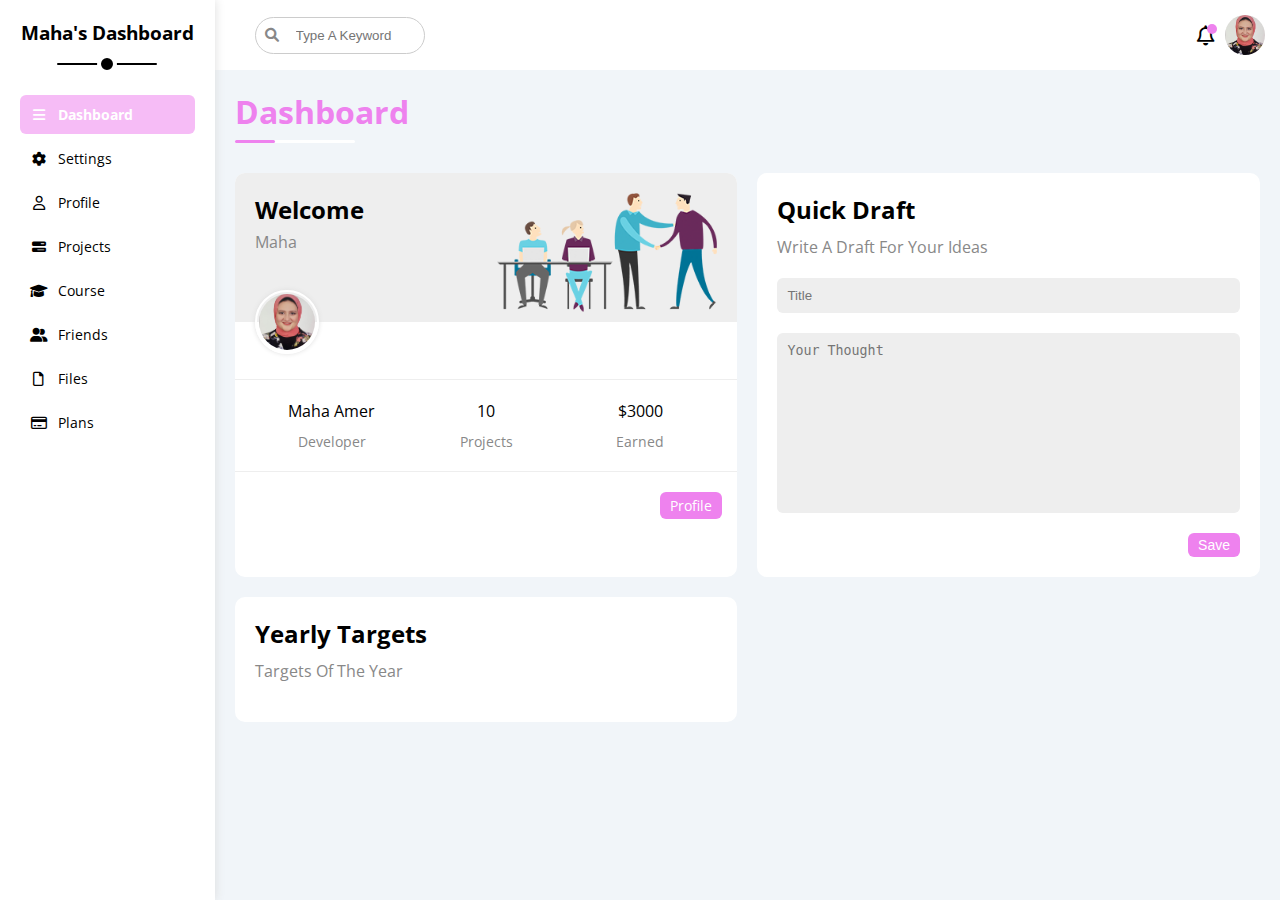
==== index.html @ 76a2682c "Dashboard" ====
<!DOCTYPE html>
<html lang="en">
	<head>
		<meta charset="UTF-8" />
		<meta name="viewport" content="width=device-width, initial-scale=1.0" />
		<title>Dashboard</title>

		<link rel="preconnect" href="https://fonts.googleapis.com" />
		<link rel="preconnect" href="https://fonts.gstatic.com" crossorigin />
		<link
			href="https://fonts.googleapis.com/css2?family=Open+Sans:wght@300;500&#038;display=swap"
			rel="stylesheet"
		/>
		<link
			rel="stylesheet"
			href="https://cdnjs.cloudflare.com/ajax/libs/font-awesome/6.0.0-beta3/css/all.min.css"
		/>
		<link rel="stylesheet" href="css/sidebar.css" />
		<link rel="stylesheet" href="css/content.css" />
		<link rel="stylesheet" href="css/dashboard.css" />
		<link rel="stylesheet" href="css/master.css" />
		<link rel="stylesheet" href="css/framework.css" />
	</head>
	<body>
		<div class="page d-flex">
			<div class="sidebar ps-5 ps-5 p-20 bg-w p-relative">
				<h3 class="txt-c mt-0 p-relative">Maha's Dashboard</h3>
				<ul>
					<li>
						<a
							class="active d-flex align-center fs-14 p-10 rad-6 c-black"
							href="index.html"
						>
							<i class="fa-solid fa-bars fa-fw"></i><span>Dashboard</span>
						</a>
					</li>
					<li>
						<a
							href="settings.html"
							class="d-flex align-center fs-14 p-10 rad-6 c-black"
							><i class="fa-solid fa-gear fa-fw"></i><span>Settings</span></a
						>
					</li>
					<li>
						<a
							href="profile.html"
							class="d-flex align-center fs-14 p-10 rad-6 c-black"
							><i class="fa-regular fa-user fa-fw"></i><span>Profile</span></a
						>
					</li>
					<li>
						<a
							href="projects.html"
							class="d-flex align-center fs-14 p-10 rad-6 c-black"
							><i class="fa-solid fa-bars-progress fa-fw"></i
							><span>Projects</span></a
						>
					</li>
					<li>
						<a
							href="course.html"
							class="d-flex align-center fs-14 p-10 rad-6 c-black"
							><i class="fa-solid fa-graduation-cap fa-fw"></i
							><span>Course</span></a
						>
					</li>
					<li>
						<a
							href="friends.html"
							class="d-flex align-center fs-14 p-10 rad-6 c-black"
							><i class="fa-solid fa-user-group fa-fw"></i
							><span>Friends</span></a
						>
					</li>
					<li>
						<a
							href="files.html"
							class="d-flex align-center fs-14 p-10 rad-6 c-black"
							><i class="fa-regular fa-file fa-fw"></i><span>Files</span></a
						>
					</li>
					<li>
						<a
							href="plans.html"
							class="d-flex align-center fs-14 p-10 rad-6 c-black"
							><i class="fa-regular fa-credit-card fa-fw"></i
							><span>Plans</span></a
						>
					</li>
					<li></li>
					<li></li>
				</ul>
			</div>
			<div class="content w-full">
				<div class="head flex-between p-15 bg-w">
					<div class="search p-relative">
						<input
							class="p-10 bdr-grey rad-20"
							type="text"
							placeholder="Type A Keyword"
						/>
					</div>
					<div class="icons d-flex align-center">
						<span class="notification p-relative"
							><i class="fa-regular fa-bell fa-lg"></i
						></span>
						<img src="imgs/avatar.png" alt="" />
					</div>
				</div>
				<h1 class="p-relative">Dashboard</h1>
				<div class="wrapper d-grid gap-20">
					<div class="welcome bg-w txt-c-mobile rad-10 block-mobile">
						<div class="intro p-20 d-flex space-between bg-eee">
							<div>
								<h2 class="m-0">Welcome</h2>
								<p class="c-grey mt-5">Maha</p>
							</div>
							<img src="imgs/welcome.png" alt="" class="hide-mobile" />
						</div>
						<img src="imgs/avatar.png" alt="" class="avatar" />
						<div class="body txt-c d-flex p-20 mt-20 mb-20 block-mobile">
							<div>
								Maha Amer<span class="d-block c-grey fs-14 mt-10"
									>Developer</span
								>
							</div>
							<div>
								10<span class="d-block c-grey fs-14 mt-10">Projects</span>
							</div>
							<div>
								$3000<span class="d-block c-grey fs-14 mt-10">Earned</span>
							</div>
						</div>
						<a
							href="profile.html"
							class="visit d-block fs-14 bg-violet c-white w-fit btn-shape"
							>Profile</a
						>
					</div>
					<div class="quick-draft bg-w p-20 txt-c-mobile rad-10 block-mobile">
						<h2 class="mb-10">Quick Draft</h2>
						<p class="mb-20 c-grey fs-15">Write A Draft For Your Ideas</p>
						<form action="">
							<input
								type="text"
								class="d-block mb-20 w-full p-10 b-none bg-eee rad-6"
								id=""
								placeholder="Title"
							/>
							<textarea
								class="d-block mb-20 w-full p-10 b-none bg-eee rad-6"
								name=""
								id=""
								placeholder="Your Thought"
							></textarea>
							<input
								class="save d-block fs-14 bg-violet b-none w-fit c-white btn-shape"
								type="submit"
								value="Save"
							/>
						</form>
					</div>
					<div class="targets p-20 bg-w rad-10">
						<h2 class="mb-10">Yearly Targets</h2>
						<p class="mb-20 c-grey fs-15">Targets Of The Year</p>

						<div class="targets-row"></div>
					</div>
				</div>
			</div>
		</div>
	</body>
</html>
---- css/sidebar.css ----
.sidebar {
    width: 250px;
    box-shadow: 0 0 10px #ddd;
}

.sidebar>h3 {
    margin-bottom: 50px;
}

@media(min-width:767px) {
    .sidebar>h3::before, .sidebar>h3::after {
        content: "";
        position: absolute;
        background-color: black;
        transform: translateX(-50%);
        left: 50%;
    }

    .sidebar>h3::before {
        height: 2px;
        width: 100px;
        border-radius: 10px;
        bottom: -20px;

    }

    .sidebar>h3::after {
        height: 12px;
        width: 12px;
        border-radius: 50%;
        border: 4px solid white;
        bottom: -29px;

    }
}



.sidebar ul li a {
    transition: .3s;
    margin-bottom: 5px;
}

.sidebar ul li a:hover,
.sidebar ul li a.active {
    background-color: rgba(238, 130, 238, 0.533);
    font-weight: 700;
    color: white;
}


.sidebar ul li a span {
    font-size: 14px;
    margin-left: 10px;
}

@media(max-width:767px) {
    .sidebar {
        width: 58px;

    }

    .sidebar>h3 {
        font-size: 9px;

    }

    .sidebar ul li a {
        justify-content: center;
    }

    .sidebar ul li a span {
        display: none;
    }
}
---- css/content.css ----
.content {
    overflow: hidden;
}

.head .search::before {
    font-family: 'Font Awesome 6 Free';
    content: "\f002";
    font-weight: 600;
    position: absolute;
    left: 35px;
    font-size: 14px;
    transform: translateY(-50%);
    top: 50%;
    color: var(--grey-color);
}

.head .search input {
    margin-left: 25px;
    padding-left: 40px;
    width: 170px;
    transition: width 0.3s;
}

.head .search input:focus {
    width: 200px;
}

.head .search input:focus::placeholder {
    opacity: 0;
}

.head .icons .notification::before {
    content: "";
    position: absolute;
    width: 10px;
    height: 10px;
    background-color: violet;
    border-radius: 50%;
    left: 10px
}

.head .icons img {
    width: 40px;
    height: 40px;
    margin-left: 10px;
    border-radius: 50%;
}

.page h1 {
    margin: 20px 20px 40px;
    color: violet;
}

.page h1::before, .page h1::after {
    content: "";
    height: 3px;
    position: absolute;
    bottom: -10px;
    left: 0;
}

.page h1::before {
    background-color: white;
    width: 120px;
    border-radius: 10px;
}

.page h1::after {
    background-color: violet;
    width: 40px;
    border-radius: 10px;
}
---- css/dashboard.css ----
.welcome {
    overflow: hidden;
}

.welcome .intro img {
    width: 220px;
    margin-bottom: -10px;
}

.welcome .avatar {
    width: 64px;
    height: 64px;
    border-radius: 50%;
    border: 2px solid white;
    padding: 2px;
    margin-left: 20px;
    margin-top: -32px;
    box-shadow: 0 0 5px #ddd;
}

.welcome .body {
    border-top: 1px solid #eee;
    border-bottom: 1px solid #eee;
}

.welcome .body>div {
    flex: 1;
}

.welcome .visit {
    margin: 0 15px 15px auto;
    transition: .03s;
}

.welcome .visit:hover {
    background-color: rgba(204, 119, 204, 0.702);
}

@media(max-width:767px) {
    .welcome .intro {
        padding-bottom: 30px;

    }

    .welcome .avatar {
        margin-left: 0;
    }

    .welcome .body>div:not(:last-child) {
        margin-bottom: 20px;
    }
}

.quick-draft textarea {
    resize: none;
    min-height: 180px;
}

.quick-draft .save {
    margin-left: auto;
    transition: .3s;
    cursor: pointer;
}

.quick-draft .save:hover {
    background-color: rgba(204, 119, 204, 0.702);
}
---- css/master.css ----
:root {
    --blue-color: #0075ff;
    --blue-alt-color: #0d69d5;
    --orange-color: #f59e0b;
    --green-color: #22c55e;
    --red-color: #f44336;
    --grey-color: #888;
}

* {
    box-sizing: border-box;
}

*:focus {
    outline: none;
}

body {
    margin: 0;
    font-family: 'Open Sans', 'sans-serif';

}

h1, h2, h3 {
    margin: 0;
}

p {
    margin: 0;
}

a {
    text-decoration: none;
}

ul {
    list-style: none;
    padding: 0;
}

::-webkit-scrollbar {
    width: 15px;
}

::-webkit-scrollbar-track {
    background-color: white;
}

::-webkit-scrollbar-thumb {
    background-color: rgb(204, 119, 204);
}

::-webkit-scrollbar-thumb:hover {
    background-color: rgba(204, 119, 204, 0.702);
}

.page {
    min-height: 100vh;
    background-color: #f1f5f9;
}

.wrapper {
    grid-template-columns: repeat(auto-fill, minmax(450px, 1fr));
    margin-left: 20px;
    margin-right: 20px;
}

@media(max-width:767px) {
    .wrapper {
        grid-template-columns: minmax(200px, 1fr);
        margin-left: 10px;
        margin-right: 10px;
    }
}
---- css/framework.css ----
.d-flex {
    display: flex;
}

.align-center {
    align-items: center;
}

.space-between {
    justify-content: space-between;
}

.d-grid {
    display: grid;
}

.d-block {
    display: block;
}

.gap-20 {
    gap: 20px;
}

.m-20 {
    margin: 20px;
}

.mt-0 {
    margin-top: 0;
}

.mt-5 {
    margin-top: 5px;
}

.mt-10 {
    margin-top: 10px;
}

.mt-20 {
    margin-top: 20px;
}

.mb-10 {
    margin-bottom: 10px;
}

.mb-20 {
    margin-bottom: 20px;
}

.p-10 {
    padding: 10px;
}

.p-15 {
    padding: 15px;
}

.p-20 {
    padding: 20px;
}

.bg-w {
    background-color: white;
}

.bg-eee {
    background-color: #eee;
}

.bg-violet {
    background-color: violet;
}

.c-black {
    color: black;
}

.c-grey {
    color: var(--grey-color);
}

.c-white {
    color: white;
}

.bdr-grey {
    border: 1px solid #ccc;
}

.b-none {
    border: none;
}

.p-relative {
    position: relative;
}

.w-full {
    width: 100%;
}

.w-fit {
    width: fit-content;
}

.txt-c {
    text-align: center;
}

.fs-14 {
    font-size: 14px;
}


.rad-6 {
    border-radius: 6px;
}

.rad-10 {
    border-radius: 10px;
}

.rad-20 {
    border-radius: 20px;
}

.flex-between {
    display: flex;
    justify-content: space-between;
    align-items: center;
}

.btn-shape {
    padding: 4px 10px;
    border-radius: 6px;
}

@media(max-width:767px) {
    .ps-5 {
        padding: 5px;
    }

    .txt-c-mobile {
        text-align: center;
    }

    .block-mobile {
        display: block;
    }


    .hide-mobile {
        display: none;
    }
}
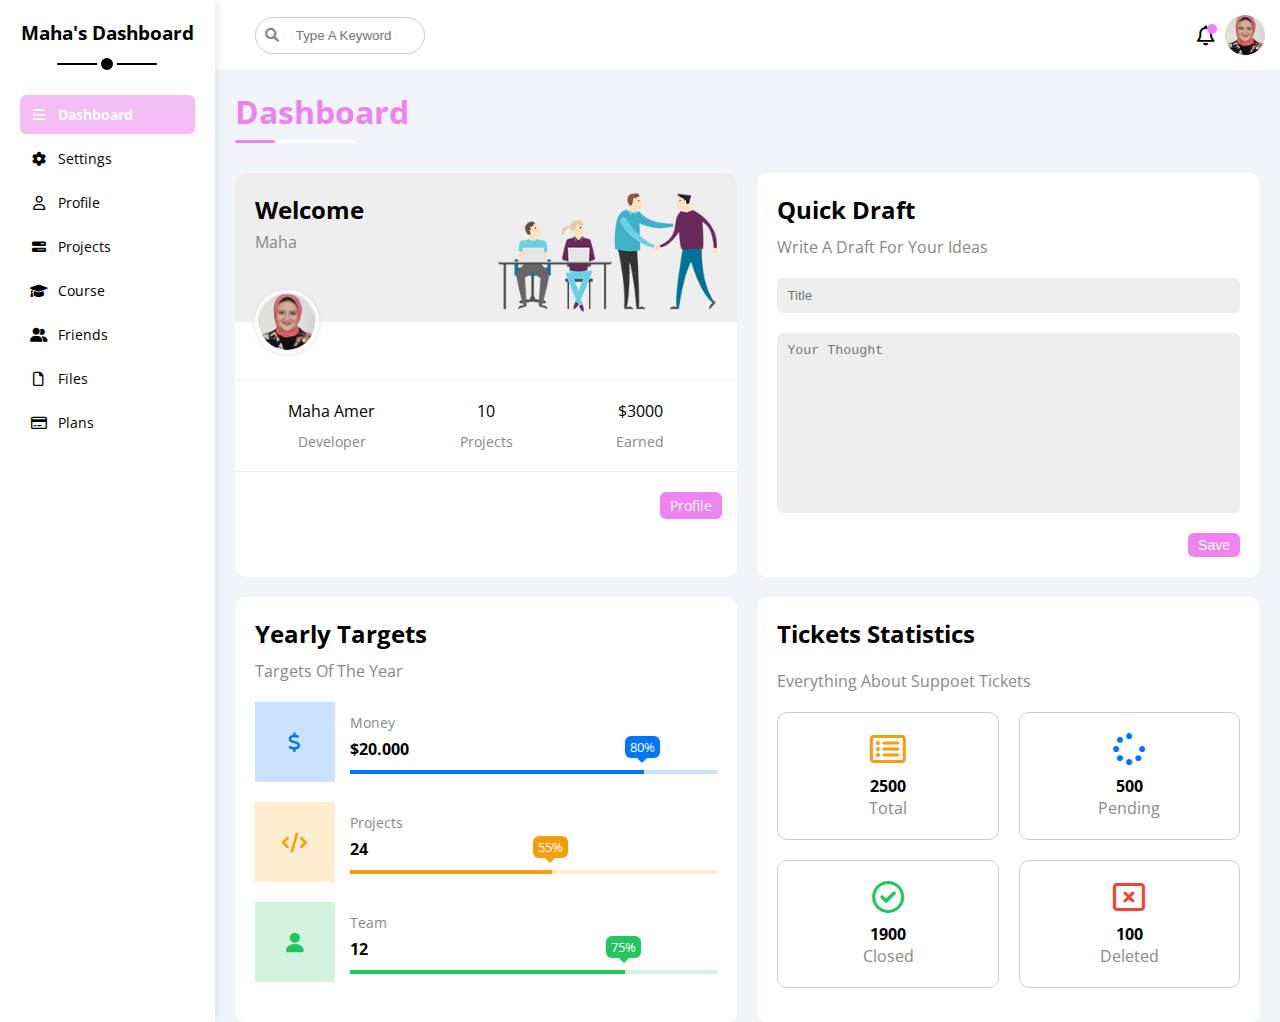
==== commit 12bb55b1: "Add target section" ====
--- a/index.html
+++ b/index.html
@@ -164,7 +164,81 @@
 						<h2 class="mb-10">Yearly Targets</h2>
 						<p class="mb-20 c-grey fs-15">Targets Of The Year</p>
 
-						<div class="targets-row"></div>
+						<div class="targets-row mb-20 d-flex align-center blue">
+							<div class="icon flex-center">
+								<i class="fa-solid fa-dollar-sign fa-lg c-blue"></i>
+							</div>
+							<div class="details">
+								<span class="fs-14 c-grey">Money</span
+								><span class="d-block mt-5 mb-10 fw-bold">$20.000</span>
+
+								<div class="progress p-relative">
+									<span class="bg-blue blue" style="width: 80%">
+										<span class="bg-blue">80%</span>
+									</span>
+								</div>
+							</div>
+						</div>
+						<div class="targets-row mb-20 d-flex align-center orange">
+							<div class="icon flex-center">
+								<i class="fa-solid fa-code fa-lg c-orange"></i>
+							</div>
+							<div class="details">
+								<span class="fs-14 c-grey">Projects</span
+								><span class="d-block mt-5 mb-10 fw-bold">24</span>
+
+								<div class="progress p-relative">
+									<span class="bg-orange orange" style="width: 55%">
+										<span class="bg-orange">55%</span>
+									</span>
+								</div>
+							</div>
+						</div>
+						<div class="targets-row mb-20 d-flex align-center green">
+							<div class="icon flex-center">
+								<i class="fa-solid fa-user fa-lg c-green"></i>
+							</div>
+							<div class="details">
+								<span class="fs-14 c-grey">Team</span
+								><span class="d-block mt-5 mb-10 fw-bold">12</span>
+
+								<div class="progress p-relative">
+									<span class="bg-green green" style="width: 75%">
+										<span class="bg-green">75%</span>
+									</span>
+								</div>
+							</div>
+						</div>
+					</div>
+					<div class="tickets p-20 bg-w rad-10">
+						<h2>Tickets Statistics</h2>
+						<p class="mb-20 mt-20 c-grey fs-15">
+							Everything About Suppoet Tickets
+						</p>
+						<div class="d-flex txt-c gap-20 f-wrap">
+							<div class="box p-20 rad-10 fs-13 c-grey">
+								<i
+									class="fa-regular fa-rectangle-list fa-2x mb-10 c-orange"
+								></i>
+								<span class="d-block c-black fw-bold fs-25 mb-5">2500</span>
+								Total
+							</div>
+							<div class="box p-20 rad-10 fs-13 c-grey">
+								<i class="fa-solid fa-spinner fa-2x mb-10 c-blue"></i>
+								<span class="d-block c-black fw-bold fs-25 mb-5">500</span>
+								Pending
+							</div>
+							<div class="box p-20 rad-10 fs-13 c-grey">
+								<i class="fa-regular fa-circle-check fa-2x mb-10 c-green"></i>
+								<span class="d-block c-black fw-bold fs-25 mb-5">1900</span>
+								Closed
+							</div>
+							<div class="box p-20 rad-10 fs-13 c-grey">
+								<i class="fa-regular fa-rectangle-xmark fa-2x mb-10 c-red"></i>
+								<span class="d-block c-black fw-bold fs-25 mb-5">100</span>
+								Deleted
+							</div>
+						</div>
 					</div>
 				</div>
 			</div>
--- a/css/dashboard.css
+++ b/css/dashboard.css
@@ -64,4 +64,84 @@
 
 .quick-draft .save:hover {
     background-color: rgba(204, 119, 204, 0.702);
+}
+
+.targets .targets-row .icon {
+    width: 80px;
+    height: 80px;
+    margin-right: 15px;
+
+}
+
+.targets .details {
+    flex: 1;
+}
+
+.targets .details .progress {
+    height: 4px;
+}
+
+.targets .details .progress>span {
+    position: absolute;
+    left: 0;
+    top: 0;
+    height: 100%;
+}
+
+.targets .details .progress>span span {
+    position: absolute;
+    bottom: 16px;
+    right: -16px;
+    color: white;
+    padding: 2px 5px;
+    border-radius: 6px;
+    font-size: 13px;
+}
+
+.targets .details .progress>span span::after {
+    content: "";
+    border-color: transparent;
+    border-width: 5px;
+    border-style: solid;
+    position: absolute;
+    bottom: -10px;
+    left: 50%;
+
+    transform: translateX(-50%);
+}
+
+.targets .details .progress>.blue span::after {
+    border-top-color: var(--blue-color);
+}
+
+.targets .details .progress>.orange span::after {
+    border-top-color: var(--orange-color);
+}
+
+.targets .details .progress>.green span::after {
+    border-top-color: var(--green-color);
+}
+
+
+.blue .icon, .blue .progress {
+    background-color: rgb(0 117 255/20%);
+}
+
+.orange .icon, .orange .progress {
+    background-color: rgb(245 158 11/20%);
+}
+
+.green .icon, .green .progress {
+    background-color: rgb(34 197 94/20%);
+}
+
+.tickets .box {
+    border: 1px solid #ccc;
+    width: calc(50% - 10px);
+}
+
+@media (max-width:767px) {
+    .tickets .box {
+        width: 100%;
+    }
 }--- a/css/framework.css
+++ b/css/framework.css
@@ -1,5 +1,9 @@
 .d-flex {
     display: flex;
+}
+
+.f-wrap {
+    flex-wrap: wrap;
 }
 
 .align-center {
@@ -74,6 +78,18 @@
     background-color: violet;
 }
 
+.bg-blue {
+    background-color: var(--blue-color);
+}
+
+.bg-orange {
+    background-color: var(--orange-color);
+}
+
+.bg-green {
+    background-color: var(--green-color);
+}
+
 .c-black {
     color: black;
 }
@@ -84,6 +100,22 @@
 
 .c-white {
     color: white;
+}
+
+.c-blue {
+    color: var(--blue-color);
+}
+
+.c-orange {
+    color: var(--orange-color);
+}
+
+.c-green {
+    color: var(--green-color);
+}
+
+.c-red {
+    color: var(--red-color);
 }
 
 .bdr-grey {
@@ -114,6 +146,9 @@
     font-size: 14px;
 }
 
+.fw-bold {
+    font-weight: bold;
+}
 
 .rad-6 {
     border-radius: 6px;
@@ -130,6 +165,12 @@
 .flex-between {
     display: flex;
     justify-content: space-between;
+    align-items: center;
+}
+
+.flex-center {
+    display: flex;
+    justify-content: center;
     align-items: center;
 }
 
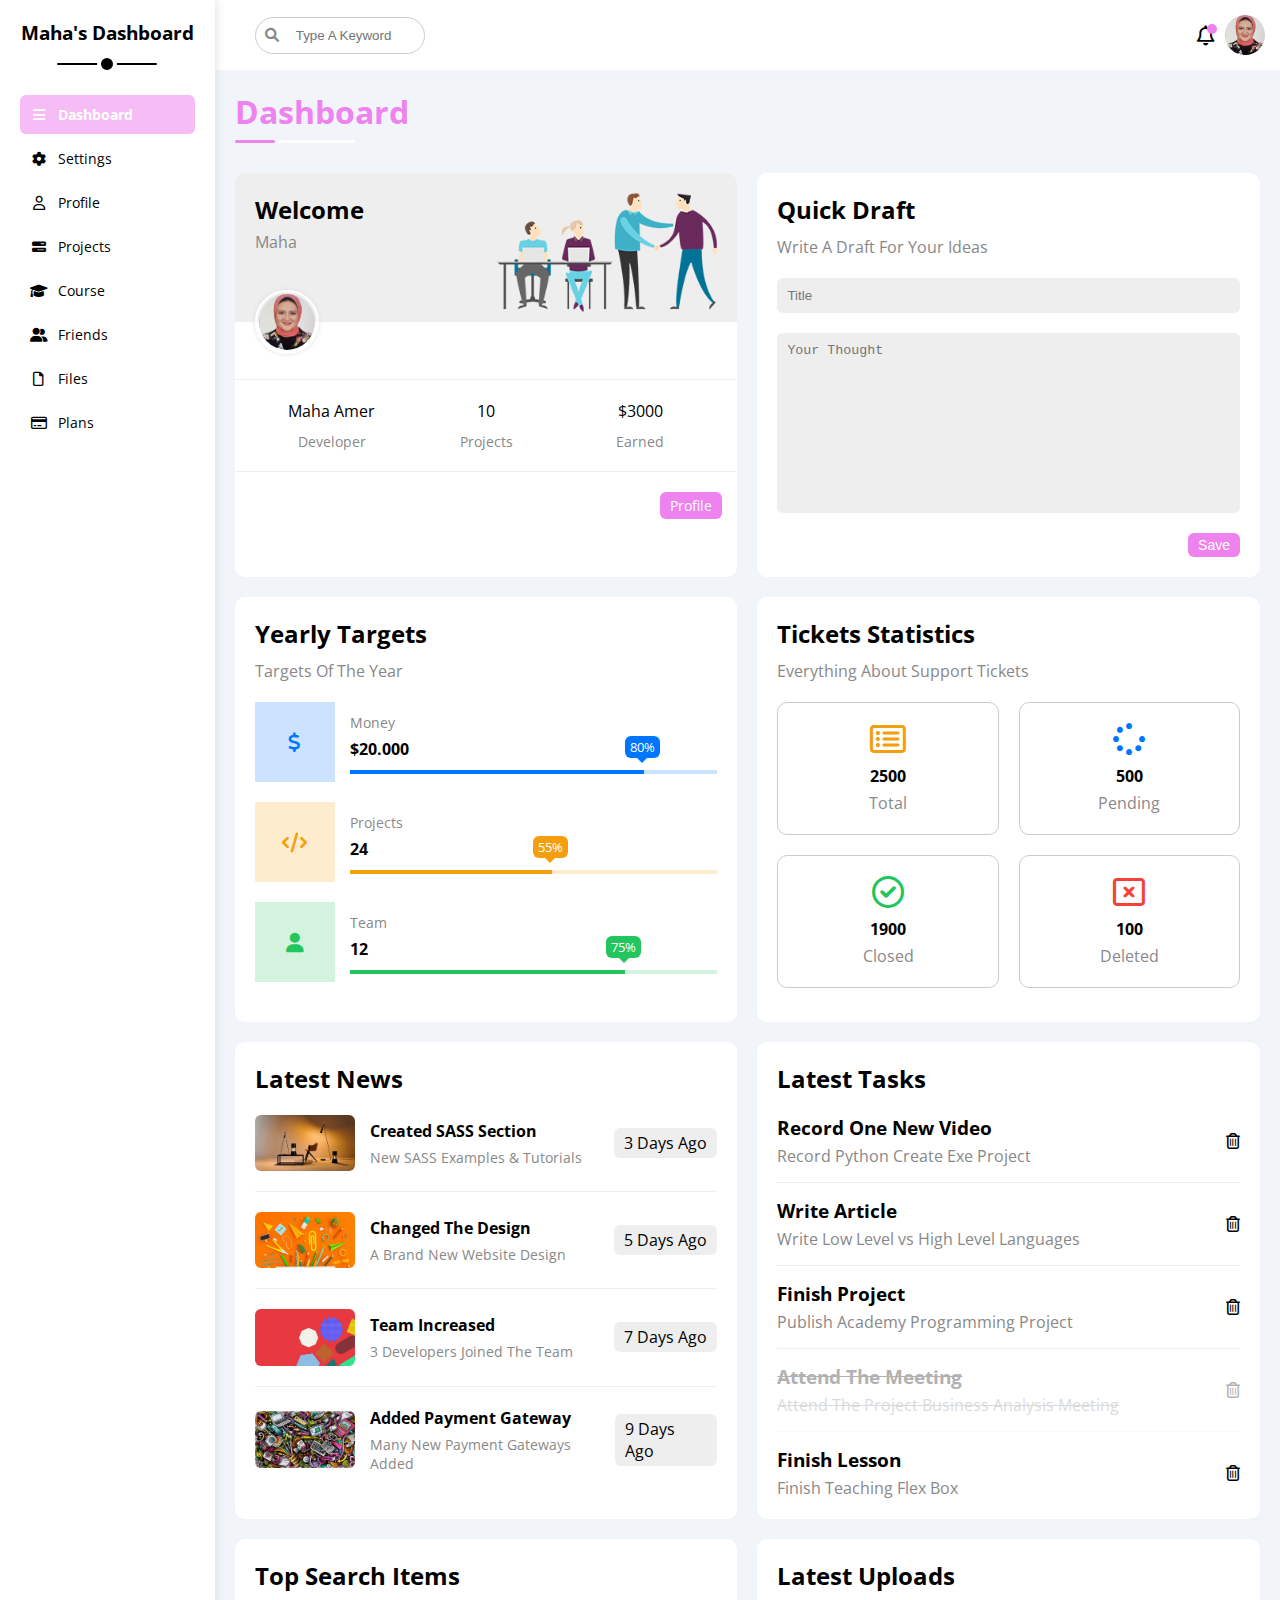
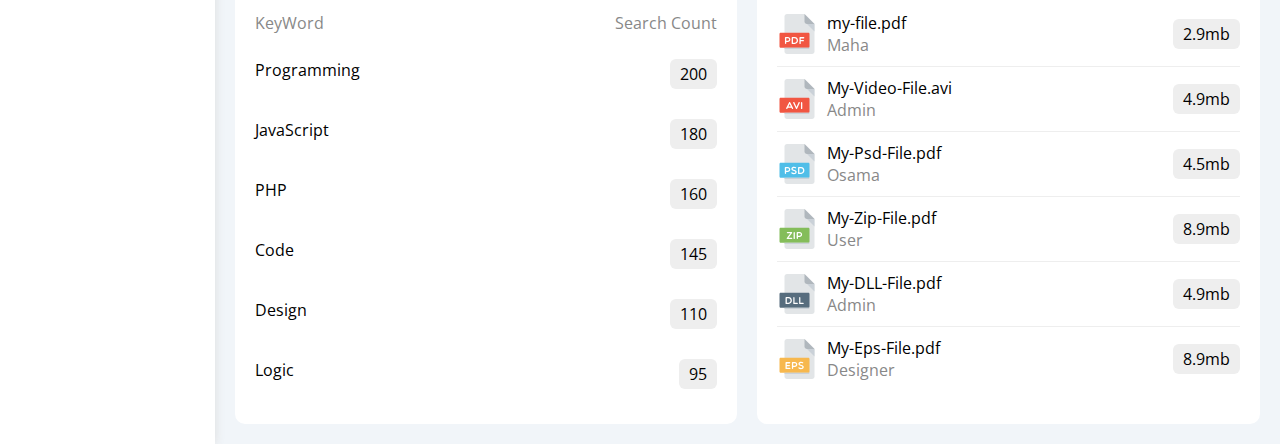
==== commit ed86fe5d: "Add LatestNews Section" ====
--- a/index.html
+++ b/index.html
@@ -87,10 +87,9 @@
 							><span>Plans</span></a
 						>
 					</li>
-					<li></li>
-					<li></li>
 				</ul>
 			</div>
+
 			<div class="content w-full">
 				<div class="head flex-between p-15 bg-w">
 					<div class="search p-relative">
@@ -107,7 +106,9 @@
 						<img src="imgs/avatar.png" alt="" />
 					</div>
 				</div>
+
 				<h1 class="p-relative">Dashboard</h1>
+
 				<div class="wrapper d-grid gap-20">
 					<div class="welcome bg-w txt-c-mobile rad-10 block-mobile">
 						<div class="intro p-20 d-flex space-between bg-eee">
@@ -137,7 +138,8 @@
 							>Profile</a
 						>
 					</div>
-					<div class="quick-draft bg-w p-20 txt-c-mobile rad-10 block-mobile">
+
+					<div class="quick-draft widget-shape txt-c-mobile block-mobile">
 						<h2 class="mb-10">Quick Draft</h2>
 						<p class="mb-20 c-grey fs-15">Write A Draft For Your Ideas</p>
 						<form action="">
@@ -160,7 +162,8 @@
 							/>
 						</form>
 					</div>
-					<div class="targets p-20 bg-w rad-10">
+
+					<div class="targets widget-shape">
 						<h2 class="mb-10">Yearly Targets</h2>
 						<p class="mb-20 c-grey fs-15">Targets Of The Year</p>
 
@@ -210,10 +213,11 @@
 							</div>
 						</div>
 					</div>
+
 					<div class="tickets p-20 bg-w rad-10">
-						<h2>Tickets Statistics</h2>
-						<p class="mb-20 mt-20 c-grey fs-15">
-							Everything About Suppoet Tickets
+						<h2 class="mt-0 mb-10">Tickets Statistics</h2>
+						<p class="mt-0 mb-20 c-grey fs-15">
+							Everything About Support Tickets
 						</p>
 						<div class="d-flex txt-c gap-20 f-wrap">
 							<div class="box p-20 rad-10 fs-13 c-grey">
@@ -240,6 +244,183 @@
 							</div>
 						</div>
 					</div>
+
+					<div class="latest-news widget-shape txt-c-mobile">
+						<h2 class="mt-0 mb-20">Latest News</h2>
+						<div class="news-row d-flex align-center">
+							<img src="imgs/news-01.png" alt="" />
+							<div class="info">
+								<h3>Created SASS Section</h3>
+								<p class="m-0 fs-14 c-grey">New SASS Examples & Tutorials</p>
+							</div>
+							<div class="btn-shape bg-eee fs-13 label">3 Days Ago</div>
+						</div>
+						<div class="news-row d-flex align-center">
+							<img src="imgs/news-02.png" alt="" />
+							<div class="info">
+								<h3>Changed The Design</h3>
+								<p class="m-0 fs-14 c-grey">A Brand New Website Design</p>
+							</div>
+							<div class="btn-shape bg-eee fs-13 label">5 Days Ago</div>
+						</div>
+						<div class="news-row d-flex align-center">
+							<img src="imgs/news-03.png" alt="" />
+							<div class="info">
+								<h3>Team Increased</h3>
+								<p class="m-0 fs-14 c-grey">3 Developers Joined The Team</p>
+							</div>
+							<div class="btn-shape bg-eee fs-13 label">7 Days Ago</div>
+						</div>
+						<div class="news-row d-flex align-center">
+							<img src="imgs/news-04.png" alt="" />
+							<div class="info">
+								<h3>Added Payment Gateway</h3>
+								<p class="m-0 fs-14 c-grey">Many New Payment Gateways Added</p>
+							</div>
+							<div class="btn-shape bg-eee fs-13 label">9 Days Ago</div>
+						</div>
+					</div>
+
+					<div class="tasks widget-shape">
+						<h2 class="mb-20">Latest Tasks</h2>
+						<div class="task-row flex-between">
+							<div class="info">
+								<h3 class="mb-5 fs-15">Record One New Video</h3>
+								<p class="c-grey">Record Python Create Exe Project</p>
+							</div>
+							<i class="fa-regular fa-trash-can delete"></i>
+						</div>
+						<div class="task-row flex-between">
+							<div class="info">
+								<h3 class="mt-0 mb-5 fs-15">Write Article</h3>
+								<p class="m-0 c-grey">
+									Write Low Level vs High Level Languages
+								</p>
+							</div>
+							<i class="fa-regular fa-trash-can delete"></i>
+						</div>
+						<div class="task-row flex-between">
+							<div class="info">
+								<h3 class="mt-0 mb-5 fs-15">Finish Project</h3>
+								<p class="m-0 c-grey">Publish Academy Programming Project</p>
+							</div>
+							<i class="fa-regular fa-trash-can delete"></i>
+						</div>
+						<div class="task-row flex-between done">
+							<div class="info">
+								<h3 class="mt-0 mb-5 fs-15">Attend The Meeting</h3>
+								<p class="m-0 c-grey">
+									Attend The Project Business Analysis Meeting
+								</p>
+							</div>
+							<i class="fa-regular fa-trash-can delete"></i>
+						</div>
+						<div class="task-row flex-between">
+							<div class="info">
+								<h3 class="mt-0 mb-5 fs-15">Finish Lesson</h3>
+								<p class="m-0 c-grey">Finish Teaching Flex Box</p>
+							</div>
+							<i class="fa-regular fa-trash-can delete"></i>
+						</div>
+					</div>
+
+					<div class="search-items widget-shape">
+						<h2 class="mb-20">Top Search Items</h2>
+						<div class="items-head d-flex space-between c-grey mb-10">
+							<div>KeyWord</div>
+							<div>Search Count</div>
+						</div>
+						<div class="items d-flex space-between pt-15 pb-15">
+							<span>Programming</span>
+							<span class="bg-eee btn-shape">200</span>
+						</div>
+						<div class="items d-flex space-between pt-15 pb-15">
+							<span>JavaScript</span>
+							<span class="bg-eee btn-shape fs-13">180</span>
+						</div>
+						<div class="items d-flex space-between pt-15 pb-15">
+							<span>PHP</span>
+							<span class="bg-eee btn-shape fs-13">160</span>
+						</div>
+						<div class="items d-flex space-between pt-15 pb-15">
+							<span>Code</span>
+							<span class="bg-eee btn-shape fs-13">145</span>
+						</div>
+						<div class="items d-flex space-between pt-15 pb-15">
+							<span>Design</span>
+							<span class="bg-eee btn-shape fs-13">110</span>
+						</div>
+						<div class="items d-flex space-between pt-15 pb-15">
+							<span>Logic</span>
+							<span class="bg-eee btn-shape fs-13">95</span>
+						</div>
+					</div>
+					<div class="latest-uploads widget-shape">
+						<h2 class="mb-20">Latest Uploads</h2>
+						<ul class="m-0">
+							<li class="flex-between pb-10 mb-10">
+								<div class="d-flex align-center">
+									<img class="mr-10" src="imgs/pdf.svg" alt="" />
+									<div>
+										<span class="d-block">my-file.pdf</span>
+										<span class="fs-15 c-grey">Maha</span>
+									</div>
+								</div>
+
+								<div class="bg-eee btn-shape fs-13">2.9mb</div>
+							</li>
+							<li class="flex-between pb-10 mb-10">
+								<div class="d-flex align-center">
+									<img class="mr-10" src="imgs/avi.svg" alt="" />
+									<div>
+										<span class="d-block">My-Video-File.avi</span>
+										<span class="fs-15 c-grey">Admin</span>
+									</div>
+								</div>
+								<div class="bg-eee btn-shape fs-13">4.9mb</div>
+							</li>
+							<li class="flex-between pb-10 mb-10">
+								<div class="d-flex align-center">
+									<img class="mr-10" src="imgs/psd.svg" alt="" />
+									<div>
+										<span class="d-block">My-Psd-File.pdf</span>
+										<span class="fs-15 c-grey">Osama</span>
+									</div>
+								</div>
+								<div class="bg-eee btn-shape fs-13">4.5mb</div>
+							</li>
+							<li class="flex-between pb-10 mb-10">
+								<div class="d-flex align-center">
+									<img class="mr-10" src="imgs/zip.svg" alt="" />
+									<div>
+										<span class="d-block">My-Zip-File.pdf</span>
+										<span class="fs-15 c-grey">User</span>
+									</div>
+								</div>
+								<div class="bg-eee btn-shape fs-13">8.9mb</div>
+							</li>
+							<li class="flex-between pb-10 mb-10">
+								<div class="d-flex align-center">
+									<img class="mr-10" src="imgs/dll.svg" alt="" />
+									<div>
+										<span class="d-block">My-DLL-File.pdf</span>
+										<span class="fs-15 c-grey">Admin</span>
+									</div>
+								</div>
+								<div class="bg-eee btn-shape fs-13">4.9mb</div>
+							</li>
+							<li class="flex-between">
+								<div class="d-flex align-center">
+									<img class="mr-10" src="imgs/eps.svg" alt="" />
+									<div>
+										<span class="d-block">My-Eps-File.pdf</span>
+										<span class="fs-15 c-grey">Designer</span>
+									</div>
+								</div>
+								<div class="bg-eee btn-shape fs-13">8.9mb</div>
+							</li>
+						</ul>
+					</div>
 				</div>
 			</div>
 		</div>
--- a/css/dashboard.css
+++ b/css/dashboard.css
@@ -144,4 +144,71 @@
     .tickets .box {
         width: 100%;
     }
+}
+
+.latest-news .news-row:not(:last-of-type) {
+    margin-bottom: 20px;
+    padding-bottom: 20px;
+    border-bottom: 1px solid #eee;
+}
+
+.latest-news .news-row img {
+    width: 100px;
+    border-radius: 6px;
+    margin-right: 15px;
+}
+
+.latest-news .info {
+    flex-grow: 1;
+}
+
+.latest-news .info h3 {
+    margin: 0 0 6px;
+    font-size: 16px;
+}
+
+@media (max-width: 767px) {
+    .latest-news .news-row {
+        display: block;
+    }
+
+    .latest-news .news-row .label {
+        margin: 10px auto;
+        width: fit-content;
+    }
+}
+
+.task-row:not(:last-of-type) {
+    margin-bottom: 15px;
+    padding-bottom: 15px;
+    border-bottom: 1px solid #eee;
+}
+
+.tasks .info {
+    flex-grow: 1;
+}
+
+.tasks .done {
+    opacity: .3;
+}
+
+.tasks .done h3, .tasks .done p {
+    text-decoration: line-through
+}
+
+.tasks .delete {
+    cursor: pointer;
+    transition: .3s;
+}
+
+.tasks .delete:hover {
+    color: var(--red-color);
+}
+
+.latest-uploads ul li:not(:last-child) {
+    border-bottom: 1px solid #eee;
+}
+
+.latest-uploads ul li img {
+    width: 40px;
 }--- a/css/master.css
+++ b/css/master.css
@@ -63,6 +63,7 @@
     grid-template-columns: repeat(auto-fill, minmax(450px, 1fr));
     margin-left: 20px;
     margin-right: 20px;
+    margin-bottom: 20px;
 }
 
 @media(max-width:767px) {
--- a/css/framework.css
+++ b/css/framework.css
@@ -46,6 +46,14 @@
     margin-top: 20px;
 }
 
+.mr-10 {
+    margin-right: 10px;
+}
+
+.mb-5 {
+    margin-bottom: 5px;
+}
+
 .mb-10 {
     margin-bottom: 10px;
 }
@@ -64,6 +72,18 @@
 
 .p-20 {
     padding: 20px;
+}
+
+.pt-15 {
+    padding-top: 15px;
+}
+
+.pb-10 {
+    padding-bottom: 10px;
+}
+
+.pb-15 {
+    padding-bottom: 15px;
 }
 
 .bg-w {
@@ -174,6 +194,12 @@
     align-items: center;
 }
 
+.widget-shape {
+    background-color: white;
+    border-radius: 10px;
+    padding: 20px;
+}
+
 .btn-shape {
     padding: 4px 10px;
     border-radius: 6px;
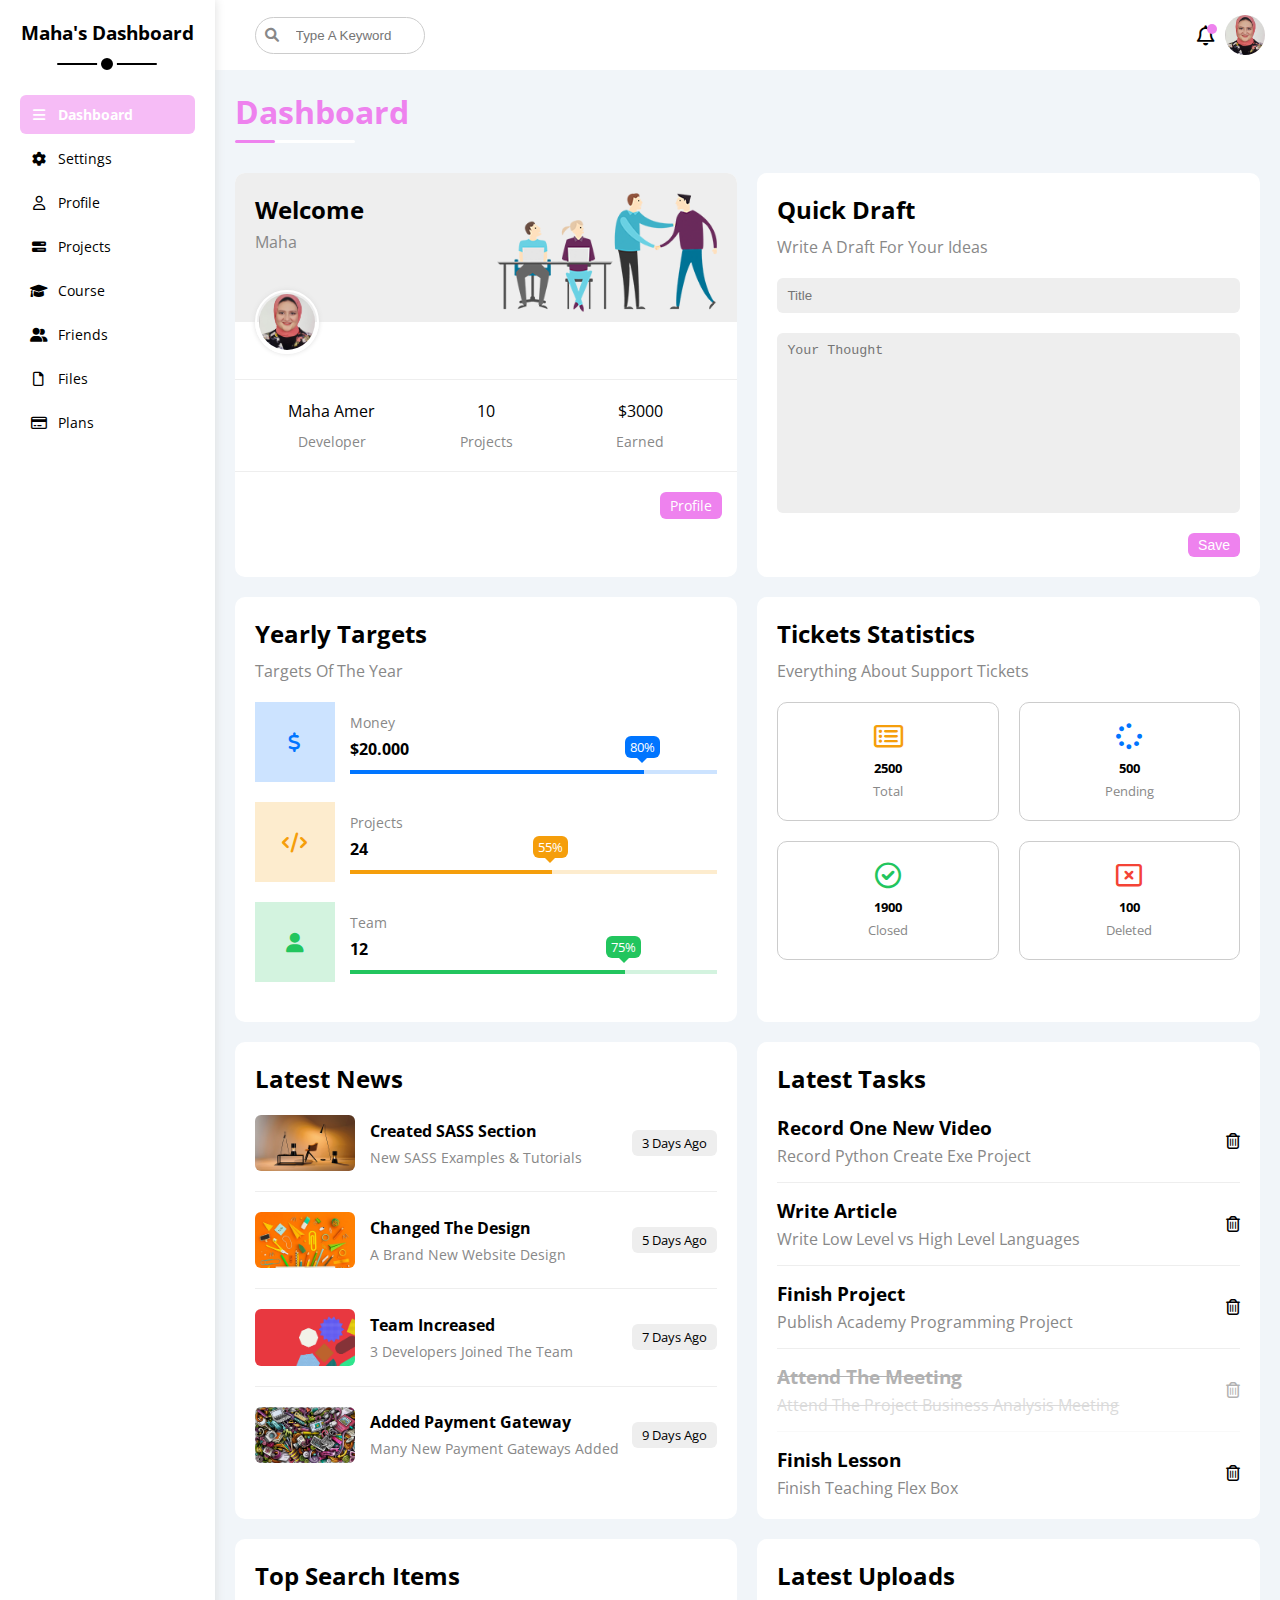
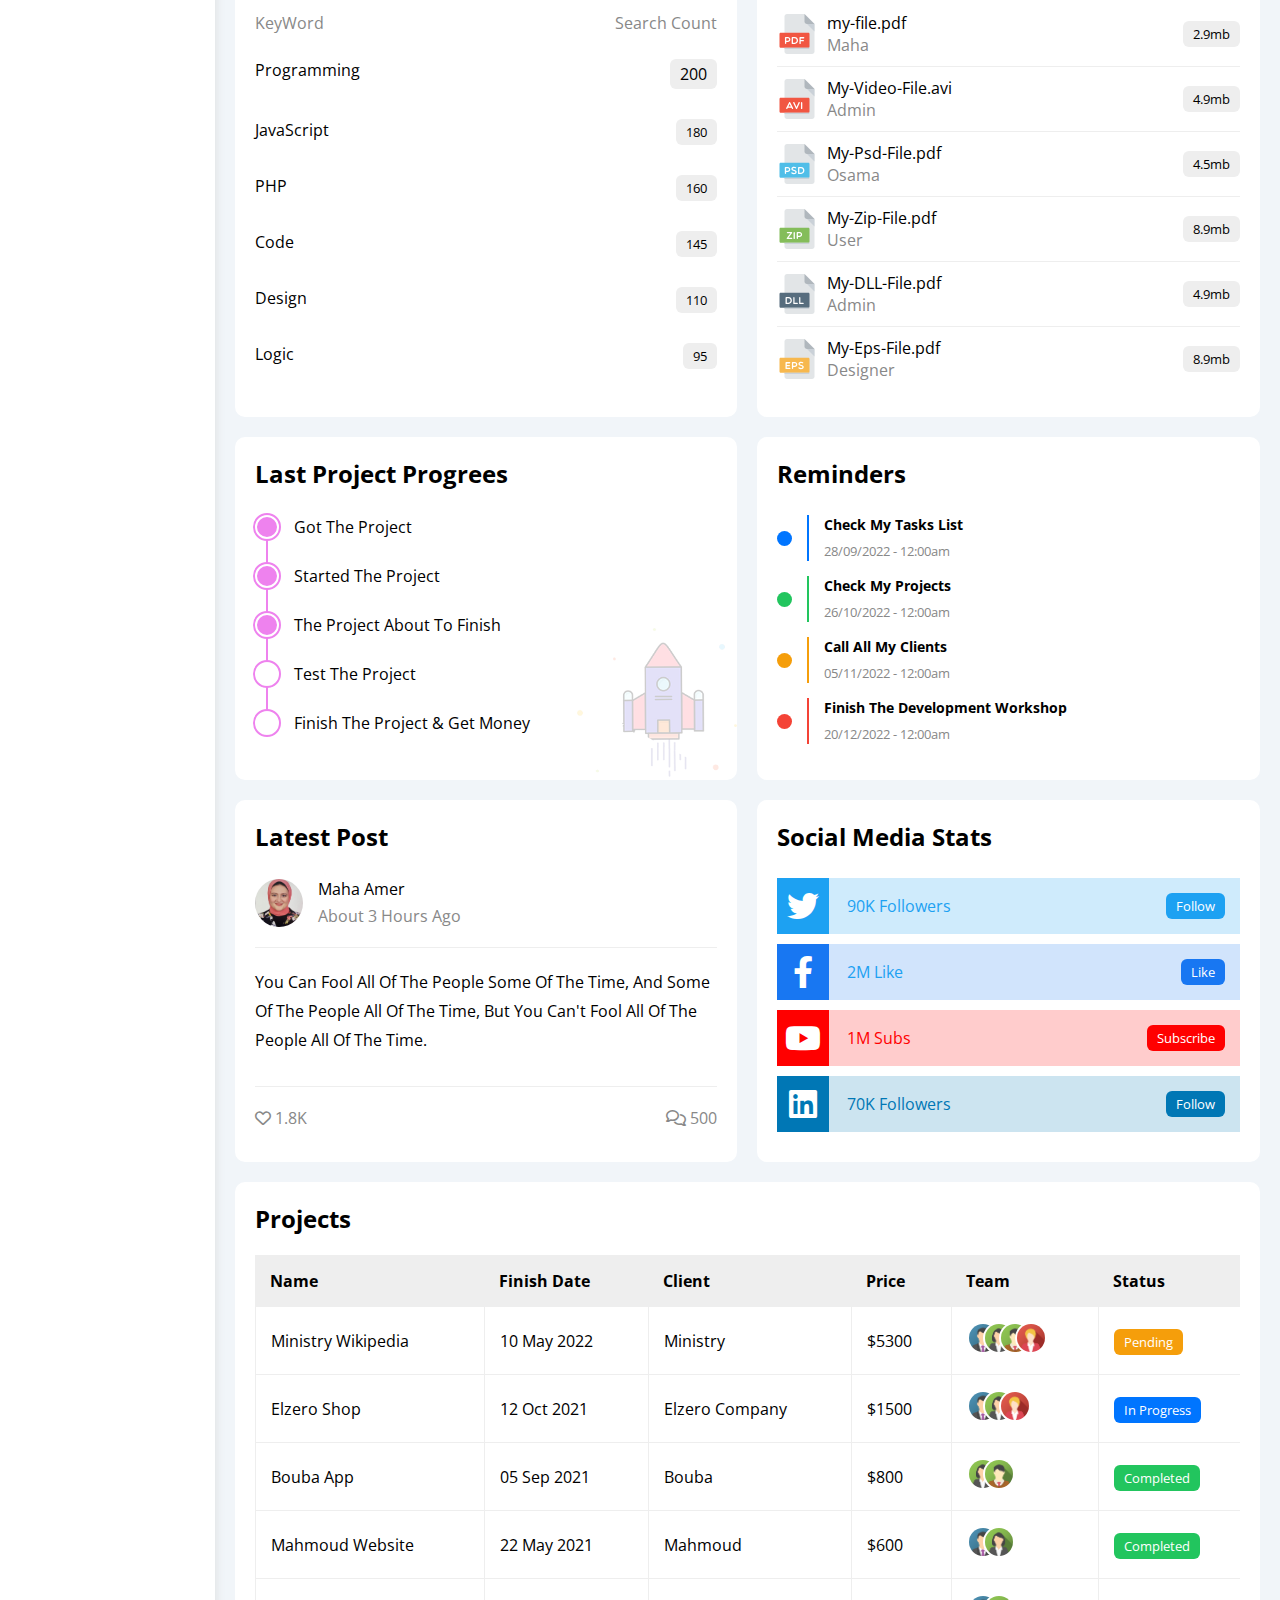
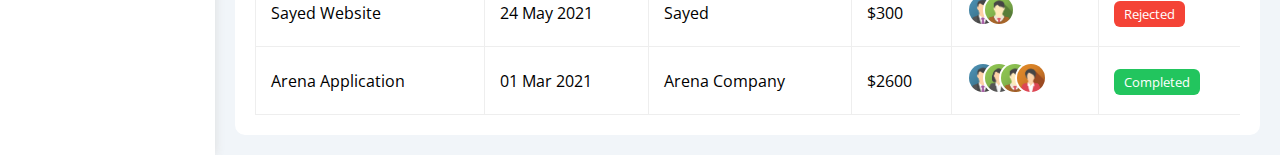
==== commit bfaea956: "add setting page" ====
--- a/index.html
+++ b/index.html
@@ -21,408 +21,621 @@
 		<link rel="stylesheet" href="css/master.css" />
 		<link rel="stylesheet" href="css/framework.css" />
 	</head>
-	<body>
-		<div class="page d-flex">
-			<div class="sidebar ps-5 ps-5 p-20 bg-w p-relative">
-				<h3 class="txt-c mt-0 p-relative">Maha's Dashboard</h3>
-				<ul>
-					<li>
-						<a
-							class="active d-flex align-center fs-14 p-10 rad-6 c-black"
-							href="index.html"
-						>
-							<i class="fa-solid fa-bars fa-fw"></i><span>Dashboard</span>
-						</a>
-					</li>
-					<li>
-						<a
-							href="settings.html"
-							class="d-flex align-center fs-14 p-10 rad-6 c-black"
-							><i class="fa-solid fa-gear fa-fw"></i><span>Settings</span></a
-						>
-					</li>
-					<li>
-						<a
-							href="profile.html"
-							class="d-flex align-center fs-14 p-10 rad-6 c-black"
-							><i class="fa-regular fa-user fa-fw"></i><span>Profile</span></a
-						>
-					</li>
-					<li>
-						<a
-							href="projects.html"
-							class="d-flex align-center fs-14 p-10 rad-6 c-black"
-							><i class="fa-solid fa-bars-progress fa-fw"></i
-							><span>Projects</span></a
-						>
-					</li>
-					<li>
-						<a
-							href="course.html"
-							class="d-flex align-center fs-14 p-10 rad-6 c-black"
-							><i class="fa-solid fa-graduation-cap fa-fw"></i
-							><span>Course</span></a
-						>
-					</li>
-					<li>
-						<a
-							href="friends.html"
-							class="d-flex align-center fs-14 p-10 rad-6 c-black"
-							><i class="fa-solid fa-user-group fa-fw"></i
-							><span>Friends</span></a
-						>
-					</li>
-					<li>
-						<a
-							href="files.html"
-							class="d-flex align-center fs-14 p-10 rad-6 c-black"
-							><i class="fa-regular fa-file fa-fw"></i><span>Files</span></a
-						>
-					</li>
-					<li>
-						<a
-							href="plans.html"
-							class="d-flex align-center fs-14 p-10 rad-6 c-black"
-							><i class="fa-regular fa-credit-card fa-fw"></i
-							><span>Plans</span></a
-						>
-					</li>
-				</ul>
+</html>
+<body>
+	<div class="page d-flex">
+		<div class="sidebar ps-5 ps-5 p-20 bg-w p-relative">
+			<h3 class="txt-c mt-0 p-relative">Maha's Dashboard</h3>
+			<ul>
+				<li>
+					<a
+						class="active d-flex align-center fs-14 p-10 rad-6 c-black"
+						href="index.html"
+					>
+						<i class="fa-solid fa-bars fa-fw"></i><span>Dashboard</span>
+					</a>
+				</li>
+				<li>
+					<a
+						href="settings.html"
+						class="d-flex align-center fs-14 p-10 rad-6 c-black"
+						><i class="fa-solid fa-gear fa-fw"></i><span>Settings</span></a
+					>
+				</li>
+				<li>
+					<a
+						href="profile.html"
+						class="d-flex align-center fs-14 p-10 rad-6 c-black"
+						><i class="fa-regular fa-user fa-fw"></i><span>Profile</span></a
+					>
+				</li>
+				<li>
+					<a
+						href="projects.html"
+						class="d-flex align-center fs-14 p-10 rad-6 c-black"
+						><i class="fa-solid fa-bars-progress fa-fw"></i
+						><span>Projects</span></a
+					>
+				</li>
+				<li>
+					<a
+						href="course.html"
+						class="d-flex align-center fs-14 p-10 rad-6 c-black"
+						><i class="fa-solid fa-graduation-cap fa-fw"></i
+						><span>Course</span></a
+					>
+				</li>
+				<li>
+					<a
+						href="friends.html"
+						class="d-flex align-center fs-14 p-10 rad-6 c-black"
+						><i class="fa-solid fa-user-group fa-fw"></i><span>Friends</span></a
+					>
+				</li>
+				<li>
+					<a
+						href="files.html"
+						class="d-flex align-center fs-14 p-10 rad-6 c-black"
+						><i class="fa-regular fa-file fa-fw"></i><span>Files</span></a
+					>
+				</li>
+				<li>
+					<a
+						href="plans.html"
+						class="d-flex align-center fs-14 p-10 rad-6 c-black"
+						><i class="fa-regular fa-credit-card fa-fw"></i
+						><span>Plans</span></a
+					>
+				</li>
+			</ul>
+		</div>
+
+		<div class="content w-full">
+			<div class="head flex-between p-15 bg-w">
+				<div class="search p-relative">
+					<input
+						class="p-10 bdr-grey rad-20"
+						type="text"
+						placeholder="Type A Keyword"
+					/>
+				</div>
+				<div class="icons d-flex align-center">
+					<span class="notification p-relative"
+						><i class="fa-regular fa-bell fa-lg"></i
+					></span>
+					<img src="imgs/avatar.png" alt="" />
+				</div>
 			</div>
-
-			<div class="content w-full">
-				<div class="head flex-between p-15 bg-w">
-					<div class="search p-relative">
+			<h1 class="p-relative">Dashboard</h1>
+
+			<div class="wrapper d-grid gap-20">
+				<div class="welcome bg-w txt-c-mobile rad-10 block-mobile">
+					<div class="intro p-20 d-flex space-between bg-eee">
+						<div>
+							<h2 class="m-0">Welcome</h2>
+							<p class="c-grey mt-5">Maha</p>
+						</div>
+						<img src="imgs/welcome.png" alt="" class="hide-mobile" />
+					</div>
+					<img src="imgs/avatar.png" alt="" class="avatar" />
+					<div class="body txt-c d-flex p-20 mt-20 mb-20 block-mobile">
+						<div>
+							Maha Amer<span class="d-block c-grey fs-14 mt-10">Developer</span>
+						</div>
+						<div>
+							10<span class="d-block c-grey fs-14 mt-10">Projects</span>
+						</div>
+						<div>
+							$3000<span class="d-block c-grey fs-14 mt-10">Earned</span>
+						</div>
+					</div>
+					<a
+						href="profile.html"
+						class="visit d-block fs-14 bg-violet c-white w-fit btn-shape"
+						>Profile</a
+					>
+				</div>
+
+				<div class="quick-draft widget-shape txt-c-mobile block-mobile">
+					<h2 class="mb-10">Quick Draft</h2>
+					<p class="mb-20 c-grey fs-15">Write A Draft For Your Ideas</p>
+					<form action="">
 						<input
-							class="p-10 bdr-grey rad-20"
 							type="text"
-							placeholder="Type A Keyword"
+							class="d-block mb-20 w-full p-10 b-none bg-eee rad-6"
+							id=""
+							placeholder="Title"
 						/>
-					</div>
-					<div class="icons d-flex align-center">
-						<span class="notification p-relative"
-							><i class="fa-regular fa-bell fa-lg"></i
-						></span>
-						<img src="imgs/avatar.png" alt="" />
-					</div>
-				</div>
-
-				<h1 class="p-relative">Dashboard</h1>
-
-				<div class="wrapper d-grid gap-20">
-					<div class="welcome bg-w txt-c-mobile rad-10 block-mobile">
-						<div class="intro p-20 d-flex space-between bg-eee">
-							<div>
-								<h2 class="m-0">Welcome</h2>
-								<p class="c-grey mt-5">Maha</p>
-							</div>
-							<img src="imgs/welcome.png" alt="" class="hide-mobile" />
-						</div>
-						<img src="imgs/avatar.png" alt="" class="avatar" />
-						<div class="body txt-c d-flex p-20 mt-20 mb-20 block-mobile">
-							<div>
-								Maha Amer<span class="d-block c-grey fs-14 mt-10"
-									>Developer</span
-								>
-							</div>
-							<div>
-								10<span class="d-block c-grey fs-14 mt-10">Projects</span>
-							</div>
-							<div>
-								$3000<span class="d-block c-grey fs-14 mt-10">Earned</span>
-							</div>
-						</div>
-						<a
-							href="profile.html"
-							class="visit d-block fs-14 bg-violet c-white w-fit btn-shape"
-							>Profile</a
-						>
-					</div>
-
-					<div class="quick-draft widget-shape txt-c-mobile block-mobile">
-						<h2 class="mb-10">Quick Draft</h2>
-						<p class="mb-20 c-grey fs-15">Write A Draft For Your Ideas</p>
-						<form action="">
-							<input
-								type="text"
-								class="d-block mb-20 w-full p-10 b-none bg-eee rad-6"
-								id=""
-								placeholder="Title"
-							/>
-							<textarea
-								class="d-block mb-20 w-full p-10 b-none bg-eee rad-6"
-								name=""
-								id=""
-								placeholder="Your Thought"
-							></textarea>
-							<input
-								class="save d-block fs-14 bg-violet b-none w-fit c-white btn-shape"
-								type="submit"
-								value="Save"
-							/>
-						</form>
-					</div>
-
-					<div class="targets widget-shape">
-						<h2 class="mb-10">Yearly Targets</h2>
-						<p class="mb-20 c-grey fs-15">Targets Of The Year</p>
-
-						<div class="targets-row mb-20 d-flex align-center blue">
-							<div class="icon flex-center">
-								<i class="fa-solid fa-dollar-sign fa-lg c-blue"></i>
-							</div>
-							<div class="details">
-								<span class="fs-14 c-grey">Money</span
-								><span class="d-block mt-5 mb-10 fw-bold">$20.000</span>
-
-								<div class="progress p-relative">
-									<span class="bg-blue blue" style="width: 80%">
-										<span class="bg-blue">80%</span>
-									</span>
+						<textarea
+							class="d-block mb-20 w-full p-10 b-none bg-eee rad-6"
+							name=""
+							id=""
+							placeholder="Your Thought"
+						></textarea>
+						<input
+							class="save d-block fs-14 bg-violet b-none w-fit c-white btn-shape"
+							type="submit"
+							value="Save"
+						/>
+					</form>
+				</div>
+
+				<div class="targets widget-shape">
+					<h2 class="mb-10">Yearly Targets</h2>
+					<p class="mb-20 c-grey fs-15">Targets Of The Year</p>
+
+					<div class="targets-row mb-20 d-flex align-center blue">
+						<div class="icon flex-center">
+							<i class="fa-solid fa-dollar-sign fa-lg c-blue"></i>
+						</div>
+						<div class="details">
+							<span class="fs-14 c-grey">Money</span
+							><span class="d-block mt-5 mb-10 fw-bold">$20.000</span>
+
+							<div class="progress p-relative">
+								<span class="bg-blue blue" style="width: 80%">
+									<span class="bg-blue">80%</span>
+								</span>
+							</div>
+						</div>
+					</div>
+					<div class="targets-row mb-20 d-flex align-center orange">
+						<div class="icon flex-center">
+							<i class="fa-solid fa-code fa-lg c-orange"></i>
+						</div>
+						<div class="details">
+							<span class="fs-14 c-grey">Projects</span
+							><span class="d-block mt-5 mb-10 fw-bold">24</span>
+
+							<div class="progress p-relative">
+								<span class="bg-orange orange" style="width: 55%">
+									<span class="bg-orange">55%</span>
+								</span>
+							</div>
+						</div>
+					</div>
+					<div class="targets-row mb-20 d-flex align-center green">
+						<div class="icon flex-center">
+							<i class="fa-solid fa-user fa-lg c-green"></i>
+						</div>
+						<div class="details">
+							<span class="fs-14 c-grey">Team</span
+							><span class="d-block mt-5 mb-10 fw-bold">12</span>
+
+							<div class="progress p-relative">
+								<span class="bg-green green" style="width: 75%">
+									<span class="bg-green">75%</span>
+								</span>
+							</div>
+						</div>
+					</div>
+				</div>
+
+				<div class="tickets p-20 bg-w rad-10">
+					<h2 class="mt-0 mb-10">Tickets Statistics</h2>
+					<p class="mt-0 mb-20 c-grey fs-15">
+						Everything About Support Tickets
+					</p>
+					<div class="d-flex txt-c gap-20 f-wrap">
+						<div class="box p-20 rad-10 fs-13 c-grey">
+							<i class="fa-regular fa-rectangle-list fa-2x mb-10 c-orange"></i>
+							<span class="d-block c-black fw-bold fs-25 mb-5">2500</span>
+							Total
+						</div>
+						<div class="box p-20 rad-10 fs-13 c-grey">
+							<i class="fa-solid fa-spinner fa-2x mb-10 c-blue"></i>
+							<span class="d-block c-black fw-bold fs-25 mb-5">500</span>
+							Pending
+						</div>
+						<div class="box p-20 rad-10 fs-13 c-grey">
+							<i class="fa-regular fa-circle-check fa-2x mb-10 c-green"></i>
+							<span class="d-block c-black fw-bold fs-25 mb-5">1900</span>
+							Closed
+						</div>
+						<div class="box p-20 rad-10 fs-13 c-grey">
+							<i class="fa-regular fa-rectangle-xmark fa-2x mb-10 c-red"></i>
+							<span class="d-block c-black fw-bold fs-25 mb-5">100</span>
+							Deleted
+						</div>
+					</div>
+				</div>
+
+				<div class="latest-news widget-shape txt-c-mobile">
+					<h2 class="mt-0 mb-20">Latest News</h2>
+					<div class="news-row d-flex align-center">
+						<img src="imgs/news-01.png" alt="" />
+						<div class="info">
+							<h3>Created SASS Section</h3>
+							<p class="m-0 fs-14 c-grey">New SASS Examples & Tutorials</p>
+						</div>
+						<div class="btn-shape bg-eee fs-13 label">3 Days Ago</div>
+					</div>
+					<div class="news-row d-flex align-center">
+						<img src="imgs/news-02.png" alt="" />
+						<div class="info">
+							<h3>Changed The Design</h3>
+							<p class="m-0 fs-14 c-grey">A Brand New Website Design</p>
+						</div>
+						<div class="btn-shape bg-eee fs-13 label">5 Days Ago</div>
+					</div>
+					<div class="news-row d-flex align-center">
+						<img src="imgs/news-03.png" alt="" />
+						<div class="info">
+							<h3>Team Increased</h3>
+							<p class="m-0 fs-14 c-grey">3 Developers Joined The Team</p>
+						</div>
+						<div class="btn-shape bg-eee fs-13 label">7 Days Ago</div>
+					</div>
+					<div class="news-row d-flex align-center">
+						<img src="imgs/news-04.png" alt="" />
+						<div class="info">
+							<h3>Added Payment Gateway</h3>
+							<p class="m-0 fs-14 c-grey">Many New Payment Gateways Added</p>
+						</div>
+						<div class="btn-shape bg-eee fs-13 label">9 Days Ago</div>
+					</div>
+				</div>
+
+				<div class="tasks widget-shape">
+					<h2 class="mb-20">Latest Tasks</h2>
+					<div class="task-row flex-between">
+						<div class="info">
+							<h3 class="mb-5 fs-15">Record One New Video</h3>
+							<p class="c-grey">Record Python Create Exe Project</p>
+						</div>
+						<i class="fa-regular fa-trash-can delete"></i>
+					</div>
+					<div class="task-row flex-between">
+						<div class="info">
+							<h3 class="mt-0 mb-5 fs-15">Write Article</h3>
+							<p class="m-0 c-grey">Write Low Level vs High Level Languages</p>
+						</div>
+						<i class="fa-regular fa-trash-can delete"></i>
+					</div>
+					<div class="task-row flex-between">
+						<div class="info">
+							<h3 class="mt-0 mb-5 fs-15">Finish Project</h3>
+							<p class="m-0 c-grey">Publish Academy Programming Project</p>
+						</div>
+						<i class="fa-regular fa-trash-can delete"></i>
+					</div>
+					<div class="task-row flex-between done">
+						<div class="info">
+							<h3 class="mt-0 mb-5 fs-15">Attend The Meeting</h3>
+							<p class="m-0 c-grey">
+								Attend The Project Business Analysis Meeting
+							</p>
+						</div>
+						<i class="fa-regular fa-trash-can delete"></i>
+					</div>
+					<div class="task-row flex-between">
+						<div class="info">
+							<h3 class="mt-0 mb-5 fs-15">Finish Lesson</h3>
+							<p class="m-0 c-grey">Finish Teaching Flex Box</p>
+						</div>
+						<i class="fa-regular fa-trash-can delete"></i>
+					</div>
+				</div>
+
+				<div class="search-items widget-shape">
+					<h2 class="mb-20">Top Search Items</h2>
+					<div class="items-head d-flex space-between c-grey mb-10">
+						<div>KeyWord</div>
+						<div>Search Count</div>
+					</div>
+					<div class="items d-flex space-between pt-15 pb-15">
+						<span>Programming</span>
+						<span class="bg-eee btn-shape">200</span>
+					</div>
+					<div class="items d-flex space-between pt-15 pb-15">
+						<span>JavaScript</span>
+						<span class="bg-eee btn-shape fs-13">180</span>
+					</div>
+					<div class="items d-flex space-between pt-15 pb-15">
+						<span>PHP</span>
+						<span class="bg-eee btn-shape fs-13">160</span>
+					</div>
+					<div class="items d-flex space-between pt-15 pb-15">
+						<span>Code</span>
+						<span class="bg-eee btn-shape fs-13">145</span>
+					</div>
+					<div class="items d-flex space-between pt-15 pb-15">
+						<span>Design</span>
+						<span class="bg-eee btn-shape fs-13">110</span>
+					</div>
+					<div class="items d-flex space-between pt-15 pb-15">
+						<span>Logic</span>
+						<span class="bg-eee btn-shape fs-13">95</span>
+					</div>
+				</div>
+
+				<div class="latest-uploads widget-shape">
+					<h2 class="mb-20">Latest Uploads</h2>
+					<ul class="m-0">
+						<li class="flex-between pb-10 mb-10">
+							<div class="d-flex align-center">
+								<img class="mr-10" src="imgs/pdf.svg" alt="" />
+								<div>
+									<span class="d-block">my-file.pdf</span>
+									<span class="fs-15 c-grey">Maha</span>
 								</div>
 							</div>
-						</div>
-						<div class="targets-row mb-20 d-flex align-center orange">
-							<div class="icon flex-center">
-								<i class="fa-solid fa-code fa-lg c-orange"></i>
-							</div>
-							<div class="details">
-								<span class="fs-14 c-grey">Projects</span
-								><span class="d-block mt-5 mb-10 fw-bold">24</span>
-
-								<div class="progress p-relative">
-									<span class="bg-orange orange" style="width: 55%">
-										<span class="bg-orange">55%</span>
-									</span>
+
+							<div class="bg-eee btn-shape fs-13">2.9mb</div>
+						</li>
+						<li class="flex-between pb-10 mb-10">
+							<div class="d-flex align-center">
+								<img class="mr-10" src="imgs/avi.svg" alt="" />
+								<div>
+									<span class="d-block">My-Video-File.avi</span>
+									<span class="fs-15 c-grey">Admin</span>
 								</div>
 							</div>
-						</div>
-						<div class="targets-row mb-20 d-flex align-center green">
-							<div class="icon flex-center">
-								<i class="fa-solid fa-user fa-lg c-green"></i>
-							</div>
-							<div class="details">
-								<span class="fs-14 c-grey">Team</span
-								><span class="d-block mt-5 mb-10 fw-bold">12</span>
-
-								<div class="progress p-relative">
-									<span class="bg-green green" style="width: 75%">
-										<span class="bg-green">75%</span>
-									</span>
+							<div class="bg-eee btn-shape fs-13">4.9mb</div>
+						</li>
+						<li class="flex-between pb-10 mb-10">
+							<div class="d-flex align-center">
+								<img class="mr-10" src="imgs/psd.svg" alt="" />
+								<div>
+									<span class="d-block">My-Psd-File.pdf</span>
+									<span class="fs-15 c-grey">Osama</span>
 								</div>
 							</div>
-						</div>
-					</div>
-
-					<div class="tickets p-20 bg-w rad-10">
-						<h2 class="mt-0 mb-10">Tickets Statistics</h2>
-						<p class="mt-0 mb-20 c-grey fs-15">
-							Everything About Support Tickets
-						</p>
-						<div class="d-flex txt-c gap-20 f-wrap">
-							<div class="box p-20 rad-10 fs-13 c-grey">
-								<i
-									class="fa-regular fa-rectangle-list fa-2x mb-10 c-orange"
-								></i>
-								<span class="d-block c-black fw-bold fs-25 mb-5">2500</span>
-								Total
-							</div>
-							<div class="box p-20 rad-10 fs-13 c-grey">
-								<i class="fa-solid fa-spinner fa-2x mb-10 c-blue"></i>
-								<span class="d-block c-black fw-bold fs-25 mb-5">500</span>
-								Pending
-							</div>
-							<div class="box p-20 rad-10 fs-13 c-grey">
-								<i class="fa-regular fa-circle-check fa-2x mb-10 c-green"></i>
-								<span class="d-block c-black fw-bold fs-25 mb-5">1900</span>
-								Closed
-							</div>
-							<div class="box p-20 rad-10 fs-13 c-grey">
-								<i class="fa-regular fa-rectangle-xmark fa-2x mb-10 c-red"></i>
-								<span class="d-block c-black fw-bold fs-25 mb-5">100</span>
-								Deleted
-							</div>
-						</div>
-					</div>
-
-					<div class="latest-news widget-shape txt-c-mobile">
-						<h2 class="mt-0 mb-20">Latest News</h2>
-						<div class="news-row d-flex align-center">
-							<img src="imgs/news-01.png" alt="" />
-							<div class="info">
-								<h3>Created SASS Section</h3>
-								<p class="m-0 fs-14 c-grey">New SASS Examples & Tutorials</p>
-							</div>
-							<div class="btn-shape bg-eee fs-13 label">3 Days Ago</div>
-						</div>
-						<div class="news-row d-flex align-center">
-							<img src="imgs/news-02.png" alt="" />
-							<div class="info">
-								<h3>Changed The Design</h3>
-								<p class="m-0 fs-14 c-grey">A Brand New Website Design</p>
-							</div>
-							<div class="btn-shape bg-eee fs-13 label">5 Days Ago</div>
-						</div>
-						<div class="news-row d-flex align-center">
-							<img src="imgs/news-03.png" alt="" />
-							<div class="info">
-								<h3>Team Increased</h3>
-								<p class="m-0 fs-14 c-grey">3 Developers Joined The Team</p>
-							</div>
-							<div class="btn-shape bg-eee fs-13 label">7 Days Ago</div>
-						</div>
-						<div class="news-row d-flex align-center">
-							<img src="imgs/news-04.png" alt="" />
-							<div class="info">
-								<h3>Added Payment Gateway</h3>
-								<p class="m-0 fs-14 c-grey">Many New Payment Gateways Added</p>
-							</div>
-							<div class="btn-shape bg-eee fs-13 label">9 Days Ago</div>
-						</div>
-					</div>
-
-					<div class="tasks widget-shape">
-						<h2 class="mb-20">Latest Tasks</h2>
-						<div class="task-row flex-between">
-							<div class="info">
-								<h3 class="mb-5 fs-15">Record One New Video</h3>
-								<p class="c-grey">Record Python Create Exe Project</p>
-							</div>
-							<i class="fa-regular fa-trash-can delete"></i>
-						</div>
-						<div class="task-row flex-between">
-							<div class="info">
-								<h3 class="mt-0 mb-5 fs-15">Write Article</h3>
-								<p class="m-0 c-grey">
-									Write Low Level vs High Level Languages
+							<div class="bg-eee btn-shape fs-13">4.5mb</div>
+						</li>
+						<li class="flex-between pb-10 mb-10">
+							<div class="d-flex align-center">
+								<img class="mr-10" src="imgs/zip.svg" alt="" />
+								<div>
+									<span class="d-block">My-Zip-File.pdf</span>
+									<span class="fs-15 c-grey">User</span>
+								</div>
+							</div>
+							<div class="bg-eee btn-shape fs-13">8.9mb</div>
+						</li>
+						<li class="flex-between pb-10 mb-10">
+							<div class="d-flex align-center">
+								<img class="mr-10" src="imgs/dll.svg" alt="" />
+								<div>
+									<span class="d-block">My-DLL-File.pdf</span>
+									<span class="fs-15 c-grey">Admin</span>
+								</div>
+							</div>
+							<div class="bg-eee btn-shape fs-13">4.9mb</div>
+						</li>
+						<li class="flex-between">
+							<div class="d-flex align-center">
+								<img class="mr-10" src="imgs/eps.svg" alt="" />
+								<div>
+									<span class="d-block">My-Eps-File.pdf</span>
+									<span class="fs-15 c-grey">Designer</span>
+								</div>
+							</div>
+							<div class="bg-eee btn-shape fs-13">8.9mb</div>
+						</li>
+					</ul>
+				</div>
+
+				<div class="last-project p-20 bg-w rad-10 p-relative">
+					<h2 class="mb-20">Last Project Progrees</h2>
+					<ul class="m-0 p-relative">
+						<li class="mt-25 d-flex align-center done">Got The Project</li>
+						<li class="mt-25 d-flex align-center done">Started The Project</li>
+						<li class="mt-25 d-flex align-center done">
+							The Project About To Finish
+						</li>
+						<li class="mt-25 d-flex align-center current">Test The Project</li>
+						<li class="mt-25 d-flex align-center">
+							Finish The Project & Get Money
+						</li>
+					</ul>
+					<img class="launch-icon hide-mobile" src="imgs/project.png" alt="" />
+				</div>
+
+				<div class="reminders p-20 bg-w rad-10 p-relative">
+					<h2 class="mb-25">Reminders</h2>
+					<ul class="m-0">
+						<li class="d-flex align-center mt-15">
+							<span class="key bg-blue mr-15 d-block rad-half"></span>
+							<div class="pl-15 blue">
+								<p class="fs-14 fw-bold mt-0 mb-5">Check My Tasks List</p>
+								<span class="fs-13 c-grey">28/09/2022 - 12:00am</span>
+							</div>
+						</li>
+						<li class="d-flex align-center mt-15">
+							<span class="key bg-green mr-15 d-block rad-half"></span>
+							<div class="pl-15 green">
+								<p class="fs-14 fw-bold mb-5">Check My Projects</p>
+								<span class="fs-13 c-grey">26/10/2022 - 12:00am</span>
+							</div>
+						</li>
+						<li class="d-flex align-center mt-15">
+							<span class="key bg-orange mr-15 d-block rad-half"></span>
+							<div class="pl-15 orange">
+								<p class="fs-14 fw-bold mt-0 mb-5">Call All My Clients</p>
+								<span class="fs-13 c-grey">05/11/2022 - 12:00am</span>
+							</div>
+						</li>
+						<li class="d-flex align-center mt-15">
+							<span class="key bg-red mr-15 d-block rad-half"></span>
+							<div class="pl-15 red">
+								<p class="fs-14 fw-bold mt-0 mb-5">
+									Finish The Development Workshop
 								</p>
-							</div>
-							<i class="fa-regular fa-trash-can delete"></i>
-						</div>
-						<div class="task-row flex-between">
-							<div class="info">
-								<h3 class="mt-0 mb-5 fs-15">Finish Project</h3>
-								<p class="m-0 c-grey">Publish Academy Programming Project</p>
-							</div>
-							<i class="fa-regular fa-trash-can delete"></i>
-						</div>
-						<div class="task-row flex-between done">
-							<div class="info">
-								<h3 class="mt-0 mb-5 fs-15">Attend The Meeting</h3>
-								<p class="m-0 c-grey">
-									Attend The Project Business Analysis Meeting
-								</p>
-							</div>
-							<i class="fa-regular fa-trash-can delete"></i>
-						</div>
-						<div class="task-row flex-between">
-							<div class="info">
-								<h3 class="mt-0 mb-5 fs-15">Finish Lesson</h3>
-								<p class="m-0 c-grey">Finish Teaching Flex Box</p>
-							</div>
-							<i class="fa-regular fa-trash-can delete"></i>
-						</div>
-					</div>
-
-					<div class="search-items widget-shape">
-						<h2 class="mb-20">Top Search Items</h2>
-						<div class="items-head d-flex space-between c-grey mb-10">
-							<div>KeyWord</div>
-							<div>Search Count</div>
-						</div>
-						<div class="items d-flex space-between pt-15 pb-15">
-							<span>Programming</span>
-							<span class="bg-eee btn-shape">200</span>
-						</div>
-						<div class="items d-flex space-between pt-15 pb-15">
-							<span>JavaScript</span>
-							<span class="bg-eee btn-shape fs-13">180</span>
-						</div>
-						<div class="items d-flex space-between pt-15 pb-15">
-							<span>PHP</span>
-							<span class="bg-eee btn-shape fs-13">160</span>
-						</div>
-						<div class="items d-flex space-between pt-15 pb-15">
-							<span>Code</span>
-							<span class="bg-eee btn-shape fs-13">145</span>
-						</div>
-						<div class="items d-flex space-between pt-15 pb-15">
-							<span>Design</span>
-							<span class="bg-eee btn-shape fs-13">110</span>
-						</div>
-						<div class="items d-flex space-between pt-15 pb-15">
-							<span>Logic</span>
-							<span class="bg-eee btn-shape fs-13">95</span>
-						</div>
-					</div>
-					<div class="latest-uploads widget-shape">
-						<h2 class="mb-20">Latest Uploads</h2>
-						<ul class="m-0">
-							<li class="flex-between pb-10 mb-10">
-								<div class="d-flex align-center">
-									<img class="mr-10" src="imgs/pdf.svg" alt="" />
-									<div>
-										<span class="d-block">my-file.pdf</span>
-										<span class="fs-15 c-grey">Maha</span>
-									</div>
-								</div>
-
-								<div class="bg-eee btn-shape fs-13">2.9mb</div>
-							</li>
-							<li class="flex-between pb-10 mb-10">
-								<div class="d-flex align-center">
-									<img class="mr-10" src="imgs/avi.svg" alt="" />
-									<div>
-										<span class="d-block">My-Video-File.avi</span>
-										<span class="fs-15 c-grey">Admin</span>
-									</div>
-								</div>
-								<div class="bg-eee btn-shape fs-13">4.9mb</div>
-							</li>
-							<li class="flex-between pb-10 mb-10">
-								<div class="d-flex align-center">
-									<img class="mr-10" src="imgs/psd.svg" alt="" />
-									<div>
-										<span class="d-block">My-Psd-File.pdf</span>
-										<span class="fs-15 c-grey">Osama</span>
-									</div>
-								</div>
-								<div class="bg-eee btn-shape fs-13">4.5mb</div>
-							</li>
-							<li class="flex-between pb-10 mb-10">
-								<div class="d-flex align-center">
-									<img class="mr-10" src="imgs/zip.svg" alt="" />
-									<div>
-										<span class="d-block">My-Zip-File.pdf</span>
-										<span class="fs-15 c-grey">User</span>
-									</div>
-								</div>
-								<div class="bg-eee btn-shape fs-13">8.9mb</div>
-							</li>
-							<li class="flex-between pb-10 mb-10">
-								<div class="d-flex align-center">
-									<img class="mr-10" src="imgs/dll.svg" alt="" />
-									<div>
-										<span class="d-block">My-DLL-File.pdf</span>
-										<span class="fs-15 c-grey">Admin</span>
-									</div>
-								</div>
-								<div class="bg-eee btn-shape fs-13">4.9mb</div>
-							</li>
-							<li class="flex-between">
-								<div class="d-flex align-center">
-									<img class="mr-10" src="imgs/eps.svg" alt="" />
-									<div>
-										<span class="d-block">My-Eps-File.pdf</span>
-										<span class="fs-15 c-grey">Designer</span>
-									</div>
-								</div>
-								<div class="bg-eee btn-shape fs-13">8.9mb</div>
-							</li>
-						</ul>
-					</div>
+								<span class="fs-13 c-grey">20/12/2022 - 12:00am</span>
+							</div>
+						</li>
+					</ul>
+				</div>
+
+				<div class="latest-post p-20 bg-w rad-10 p-relative">
+					<h2 class="mb-25">Latest Post</h2>
+					<div class="top d-flex align-center">
+						<img class="avatar mr-15" src="imgs/avatar.png" alt="" />
+						<div class="info">
+							<span class="d-block mb-5">Maha Amer</span
+							><span class="c-grey">About 3 Hours Ago</span>
+						</div>
+					</div>
+					<div class="post-contnet txt-c-mobile pt-20 pb-20 mt-20 mb-20">
+						You can fool all of the people some of the time, and some of the
+						people all of the time, but you can't fool all of the people all of
+						the time.
+					</div>
+					<div class="post-stats flex-between c-grey">
+						<div>
+							<i class="fa-regular fa-heart"></i>
+							<span>1.8K</span>
+						</div>
+						<div>
+							<i class="fa-regular fa-comments"></i>
+							<span>500</span>
+						</div>
+					</div>
+				</div>
+
+				<div class="social-media p-20 bg-w rad-10 p-relative">
+					<h2 class="mb-25">Social Media Stats</h2>
+					<div class="box twitter p-15 p-relative mb-10 flex-between">
+						<i
+							class="fa-brands fa-twitter fa-2x c-white h-full flex-center"
+						></i>
+						<span>90K Followers</span>
+						<a class="fs-13 c-white btn-shape" href="#">Follow</a>
+					</div>
+					<div class="box facebook p-15 p-relative mb-10 flex-between">
+						<i
+							class="fa-brands fa-facebook-f fa-2x c-white h-full flex-center"
+						></i>
+						<span>2M Like</span>
+						<a class="fs-13 c-white btn-shape" href="#">Like</a>
+					</div>
+					<div class="box youtube p-15 p-relative mb-10 flex-between">
+						<i
+							class="fa-brands fa-youtube fa-2x c-white h-full flex-center"
+						></i>
+						<span>1M Subs</span>
+						<a class="fs-13 c-white btn-shape" href="#">Subscribe</a>
+					</div>
+					<div class="box linkedin p-15 p-relative mb-10 flex-between">
+						<i
+							class="fa-brands fa-linkedin fa-2x c-white h-full flex-center"
+						></i>
+						<span>70K Followers</span>
+						<a class="fs-13 c-white btn-shape" href="#">Follow</a>
+					</div>
+				</div>
+			</div>
+			<div class="projects p-20 bg-w m-20 rad-10">
+				<h2 class="mb-20">Projects</h2>
+				<div class="responsive-table">
+					<table class="fs-15 w-full">
+						<thead>
+							<tr>
+								<td>Name</td>
+								<td>Finish Date</td>
+								<td>Client</td>
+								<td>Price</td>
+								<td>Team</td>
+								<td>Status</td>
+							</tr>
+						</thead>
+						<tbody>
+							<tr>
+								<td>Ministry Wikipedia</td>
+								<td>10 May 2022</td>
+								<td>Ministry</td>
+								<td>$5300</td>
+								<td>
+									<img src="imgs/team-01.png" alt="" />
+									<img src="imgs/team-02.png" alt="" />
+									<img src="imgs/team-03.png" alt="" />
+									<img src="imgs/team-05.png" alt="" />
+								</td>
+								<td>
+									<span class="label btn-shape bg-orange c-white">Pending</span>
+								</td>
+							</tr>
+							<tr>
+								<td>Elzero Shop</td>
+								<td>12 Oct 2021</td>
+								<td>Elzero Company</td>
+								<td>$1500</td>
+								<td>
+									<img src="imgs/team-01.png" alt="" />
+									<img src="imgs/team-02.png" alt="" />
+									<img src="imgs/team-05.png" alt="" />
+								</td>
+								<td>
+									<span class="label btn-shape bg-blue c-white"
+										>In Progress</span
+									>
+								</td>
+							</tr>
+							<tr>
+								<td>Bouba App</td>
+								<td>05 Sep 2021</td>
+								<td>Bouba</td>
+								<td>$800</td>
+								<td>
+									<img src="imgs/team-02.png" alt="" />
+									<img src="imgs/team-03.png" alt="" />
+								</td>
+								<td>
+									<span class="label btn-shape bg-green c-white"
+										>Completed</span
+									>
+								</td>
+							</tr>
+							<tr>
+								<td>Mahmoud Website</td>
+								<td>22 May 2021</td>
+								<td>Mahmoud</td>
+								<td>$600</td>
+								<td>
+									<img src="imgs/team-01.png" alt="" />
+									<img src="imgs/team-02.png" alt="" />
+								</td>
+								<td>
+									<span class="label btn-shape bg-green c-white"
+										>Completed</span
+									>
+								</td>
+							</tr>
+							<tr>
+								<td>Sayed Website</td>
+								<td>24 May 2021</td>
+								<td>Sayed</td>
+								<td>$300</td>
+								<td>
+									<img src="imgs/team-01.png" alt="" />
+									<img src="imgs/team-03.png" alt="" />
+								</td>
+								<td>
+									<span class="label btn-shape bg-red c-white">Rejected</span>
+								</td>
+							</tr>
+							<tr>
+								<td>Arena Application</td>
+								<td>01 Mar 2021</td>
+								<td>Arena Company</td>
+								<td>$2600</td>
+								<td>
+									<img src="imgs/team-01.png" alt="" />
+									<img src="imgs/team-02.png" alt="" />
+									<img src="imgs/team-03.png" alt="" />
+									<img src="imgs/team-04.png" alt="" />
+								</td>
+								<td>
+									<span class="label btn-shape bg-green c-white"
+										>Completed</span
+									>
+								</td>
+							</tr>
+						</tbody>
+					</table>
 				</div>
 			</div>
 		</div>
-	</body>
-</html>
+	</div>
+</body>
--- a/css/dashboard.css
+++ b/css/dashboard.css
@@ -211,4 +211,195 @@
 
 .latest-uploads ul li img {
     width: 40px;
+}
+
+.last-project ul::before {
+    content: '';
+    position: absolute;
+    background-color: violet;
+    width: 2px;
+    height: 100%;
+    left: 11px;
+}
+
+.last-project ul li::before {
+    content: '';
+    background-color: white;
+    border: 2px solid white;
+    outline: 2px solid violet;
+    width: 20px;
+    height: 20px;
+    display: block;
+    z-index: 1;
+    border-radius: 50%;
+    margin-right: 15px;
+
+}
+
+.last-project ul li.done::before {
+    background-color: violet;
+
+}
+
+.last-project ul li.current::before {
+    animation: change-color .8s infinite alternate;
+}
+
+.last-project .launch-icon {
+    position: absolute;
+    width: 160px;
+    right: 0;
+    bottom: 0;
+    opacity: .2;
+}
+
+
+.reminders ul li .key {
+    width: 15px;
+    height: 15px
+}
+
+.reminders ul li>.blue {
+    border-left: 2px solid var(--blue-color);
+}
+
+.reminders ul li>.green {
+    border-left: 2px solid var(--green-color);
+}
+
+.reminders ul li>.orange {
+    border-left: 2px solid var(--orange-color);
+}
+
+.reminders ul li>.red {
+    border-left: 2px solid var(--red-color);
+}
+
+.latest-post .avatar {
+    width: 48px;
+    height: 48px;
+    border-radius: 50%;
+}
+
+.latest-post .post-contnet {
+    text-transform: capitalize;
+    line-height: 1.8;
+    border-top: 1px solid #eee;
+    border-bottom: 1px solid #eee;
+    min-height: 140px;
+}
+
+.social-media .box {
+    padding-left: 70px;
+}
+
+.social-media .box i {
+    position: absolute;
+    left: 0;
+    top: 0;
+    width: 52px;
+    transition: 0.3s;
+}
+
+.social-media .box i:hover {
+    transform: rotate(5deg);
+}
+
+.social-media .twitter {
+    background-color: rgba(29, 160, 242, 0.212);
+    color: #1da1f2;
+}
+
+.social-media .twitter i, .social-media .twitter a {
+    background-color: #1da1f2;
+}
+
+.social-media .facebook {
+    background-color: rgb(24 119 242 / 20%);
+    color: #1da1f2;
+}
+
+.social-media .facebook i,
+.social-media .facebook a {
+    background-color: #1877f2;
+}
+
+.social-media .youtube {
+    background-color: rgb(255 0 0 / 20%);
+    color: #ff0000;
+}
+
+.social-media .youtube i,
+.social-media .youtube a {
+    background-color: #ff0000;
+}
+
+.social-media .linkedin {
+    background-color: rgb(0 119 181 / 20%);
+    color: #0077b5;
+}
+
+.social-media .linkedin i,
+.social-media .linkedin a {
+    background-color: #0077b5;
+}
+
+.projects .responsive-table {
+    overflow-x: auto;
+
+}
+
+.projects table {
+    min-width: 1000px;
+    border-spacing: 0;
+}
+
+.projects thead td {
+    background-color: #eee;
+    font-weight: bold;
+}
+
+.projects table td {
+    padding: 15px;
+}
+
+.projects table .label {
+    font-size: 13px;
+}
+
+.projects tbody td {
+    border-bottom: 1px solid #eee;
+    border-left: 1px solid #eee;
+    transition: .3s;
+}
+
+.projects tbody tr td:last-child {
+    border-right: 1px solid #eee;
+}
+
+.projects tbody tr:hover td {
+    background-color: #Faf7f7;
+}
+
+.projects table img {
+    width: 32px;
+    height: 32px;
+    border-radius: 50%;
+    padding: 2px;
+    background-color: white;
+}
+
+.projects table img:not(:first-child) {
+    margin-left: -20px;
+}
+
+
+@keyframes change-color {
+    from {
+        background-color: violet;
+    }
+
+    to {
+        background-color: white;
+    }
 }--- a/css/framework.css
+++ b/css/framework.css
@@ -42,14 +42,26 @@
     margin-top: 10px;
 }
 
+.mt-15 {
+    margin-top: 15px;
+}
+
 .mt-20 {
     margin-top: 20px;
 }
 
+.mt-25 {
+    margin-top: 25px;
+}
+
 .mr-10 {
     margin-right: 10px;
 }
 
+.mr-15 {
+    margin-right: 15px;
+}
+
 .mb-5 {
     margin-bottom: 5px;
 }
@@ -58,10 +70,18 @@
     margin-bottom: 10px;
 }
 
+.mb-15 {
+    margin-bottom: 15px;
+}
+
 .mb-20 {
     margin-bottom: 20px;
 }
 
+.mb-25 {
+    margin-bottom: 25px;
+}
+
 .p-10 {
     padding: 10px;
 }
@@ -78,6 +98,10 @@
     padding-top: 15px;
 }
 
+.pt-20 {
+    padding-top: 20px;
+}
+
 .pb-10 {
     padding-bottom: 10px;
 }
@@ -86,6 +110,14 @@
     padding-bottom: 15px;
 }
 
+.pb-20 {
+    padding-bottom: 20px;
+}
+
+.pl-15 {
+    padding-left: 15px;
+}
+
 .bg-w {
     background-color: white;
 }
@@ -102,6 +134,10 @@
     background-color: var(--blue-color);
 }
 
+.bg-red {
+    background-color: var(--red-color);
+}
+
 .bg-orange {
     background-color: var(--orange-color);
 }
@@ -158,14 +194,24 @@
     width: fit-content;
 }
 
+.h-full {
+    height: 100%;
+}
+
 .txt-c {
     text-align: center;
 }
 
+.fs-13 {
+    font-size: 13px;
+}
+
 .fs-14 {
     font-size: 14px;
 }
 
+
+
 .fw-bold {
     font-weight: bold;
 }
@@ -180,6 +226,14 @@
 
 .rad-20 {
     border-radius: 20px;
+}
+
+.rad-half {
+    border-radius: 50%;
+}
+
+.border-ccc {
+    border: 1px solid #ccc;
 }
 
 .flex-between {
